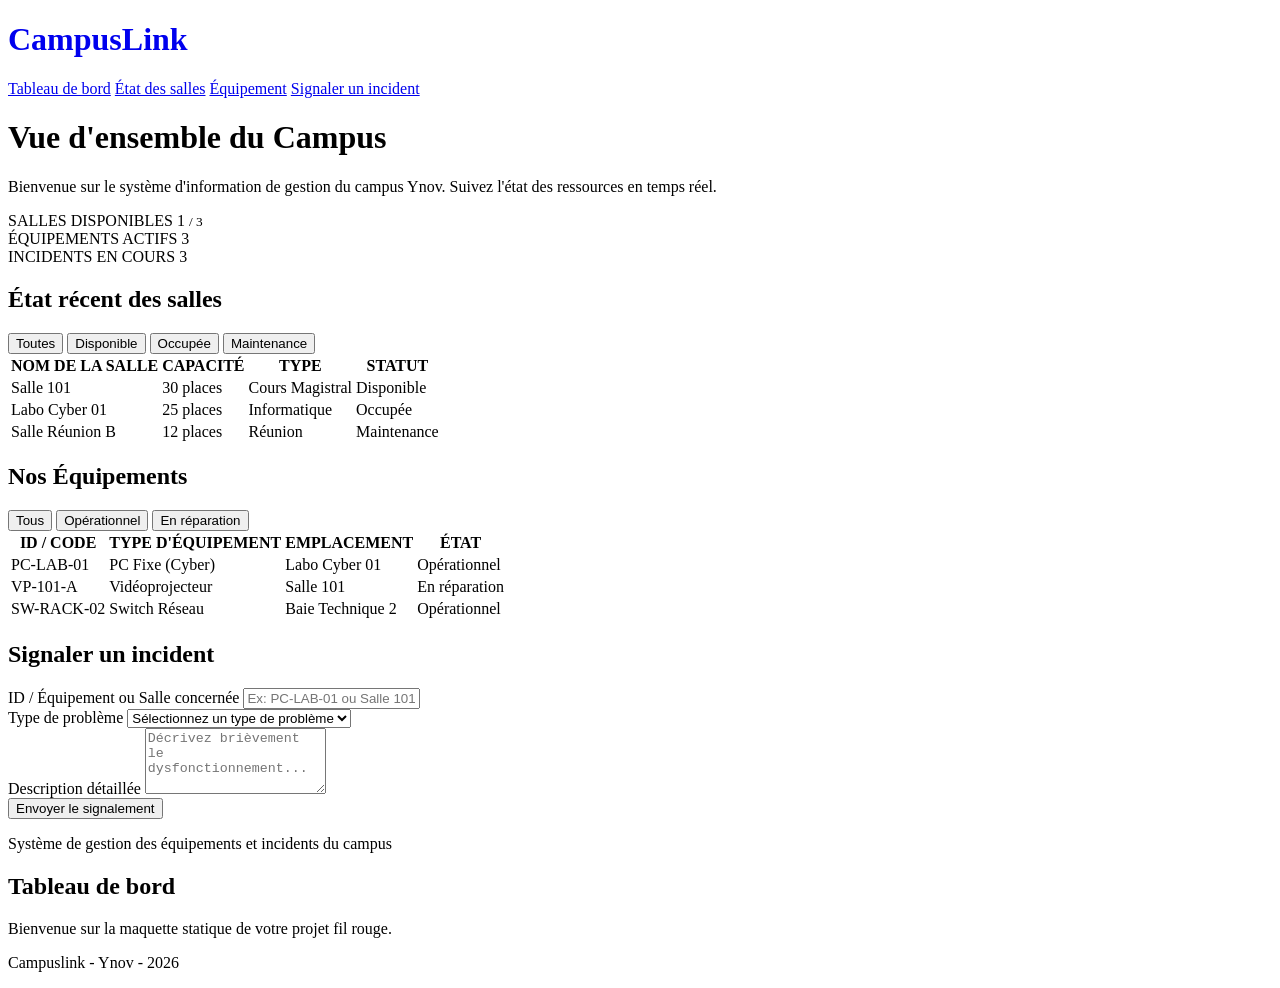
==== index.html @ 12b1c337 "Add files via upload" ====
<!DOCTYPE html>
<html lang="fr">
<head>
    <meta charset="UTF-8">
    <meta name="viewport" content="width=device-width, initial-scale=1.0">
    <title>CampusLink - Tableau de bord</title>
    <link rel="stylesheet" href="css/style.css">
</head>

<body>

    <header class="header">
        <a href="#" onclick="window.location.reload(); return false;" class="logo" style="text-decoration: none; cursor: pointer;">
            <h1>Campus<span>Link</span></h1>
        </a>
        
        <nav class="main-nav" aria-label="Navigation principale">
            <a href="#tableau-de-bord" class="active">Tableau de bord</a>
            <a href="#salles">État des salles</a>
            <a href="#equipements">Équipement</a>
            <a href="#incidents" class="btn-incident">Signaler un incident</a>
        </nav>
    </header>


    <main>
        <!-- Section Vue d'ensemble / Statistiques -->
        <div class="entaite" id="tableau-de-bord">
            <h1>Vue d'ensemble du Campus</h1>
            <p>Bienvenue sur le système d'information de gestion du campus Ynov. Suivez l'état des ressources en temps réel.</p>
        </div>


        <div class="stats-container">
            <!-- Carte 1 : Salles disponibles -->
            <div class="stat-card">
                <div class="stat-info">
                    <span class="stat-title">SALLES DISPONIBLES</span>
                    <span class="stat-value">1 <small>/ 3</small></span>
                </div>
            </div>

            <!-- Carte 2 : Équipements actifs -->
            <div class="stat-card">
                <div class="stat-info">
                    <span class="stat-title">ÉQUIPEMENTS ACTIFS</span>
                    <span class="stat-value">3</span>
                </div>
            </div>

            <!-- Carte 3 : Incidents en cours -->
            <div class="stat-card">
                <div class="stat-info">
                    <span class="stat-title">INCIDENTS EN COURS</span>
                    <span class="stat-value text-red">3</span>
                </div>
            </div>
        </div>

        <!-- Section État des salles -->
        <section class="rooms-section" id="salles">
            <div class="table-card-wrapper">
                <div class="table-header-container">
                    <h2>État récent des salles</h2>
                    
                    <!-- Filtres Salles -->
                    <div class="filter-buttons" data-target="rooms-table">
                        <button class="filter-btn active" data-filter="all">Toutes</button>
                        <button class="filter-btn" data-filter="disponible">Disponible</button>
                        <button class="filter-btn" data-filter="occupee">Occupée</button>
                        <button class="filter-btn" data-filter="maintenance">Maintenance</button>
                    </div>
                </div>

                <div class="table-container">
                    <table class="custom-table" id="rooms-table">
                        <thead>
                            <tr>
                                <th>NOM DE LA SALLE</th>
                                <th>CAPACITÉ</th>
                                <th>TYPE</th>
                                <th>STATUT</th>
                            </tr>
                        </thead>
                        <tbody>
                            <tr data-status="disponible">
                                <td class="room-name">Salle 101</td>
                                <td>30 places</td>
                                <td>Cours Magistral</td>
                                <td><span class="badge disponible">Disponible</span></td>
                            </tr>
                            <tr data-status="occupee">
                                <td class="room-name">Labo Cyber 01</td>
                                <td>25 places</td>
                                <td>Informatique</td>
                                <td><span class="badge occupee">Occupée</span></td>
                            </tr>
                            <tr data-status="maintenance">
                                <td class="room-name">Salle Réunion B</td>
                                <td>12 places</td>
                                <td>Réunion</td>
                                <td><span class="badge maintenance">Maintenance</span></td>
                            </tr>
                        </tbody>
                    </table>
                </div>
            </div>
        </section>

        <!-- Section Équipements -->
        <section class="equipment-section" id="equipements">
            <div class="table-card-wrapper">
                <div class="table-header-container">
                    <h2>Nos Équipements</h2>
                    
                    <!-- Filtres Équipements -->
                    <div class="filter-buttons" data-target="equipment-table">
                        <button class="filter-btn active" data-filter="all">Tous</button>
                        <button class="filter-btn" data-filter="operationnel">Opérationnel</button>
                        <button class="filter-btn" data-filter="reparation">En réparation</button>
                    </div>
                </div>

                <div class="table-container">
                    <table class="custom-table" id="equipment-table">
                        <thead>
                            <tr>
                                <th>ID / CODE</th>
                                <th>TYPE D'ÉQUIPEMENT</th>
                                <th>EMPLACEMENT</th>
                                <th>ÉTAT</th>
                            </tr>
                        </thead>
                        <tbody>
                            <tr data-status="operationnel">
                                <td class="equipment-name">PC-LAB-01</td>
                                <td>PC Fixe (Cyber)</td>
                                <td>Labo Cyber 01</td>
                                <td><span class="badge operationnel">Opérationnel</span></td>
                            </tr>
                            <tr data-status="reparation">
                                <td class="equipment-name">VP-101-A</td>
                                <td>Vidéoprojecteur</td>
                                <td>Salle 101</td>
                                <td><span class="badge reparation">En réparation</span></td>
                            </tr>
                            <tr data-status="operationnel">
                                <td class="equipment-name">SW-RACK-02</td>
                                <td>Switch Réseau</td>
                                <td>Baie Technique 2</td>
                                <td><span class="badge operationnel">Opérationnel</span></td>
                            </tr>
                        </tbody>
                    </table>
                </div>
            </div>
        </section>

        <!-- Section Signalement d'incident -->
        <section class="incident-section" id="incidents">
            <div class="table-card-wrapper">
                <div class="table-header-container">
                    <h2>Signaler un incident</h2>
                </div>

                <form class="incident-form">
                    <div class="form-group">
                        <label for="equipment-id">ID / Équipement ou Salle concernée</label>
                        <input type="text" id="equipment-id" placeholder="Ex: PC-LAB-01 ou Salle 101" required>
                    </div>

                    <div class="form-group">
                        <label for="incident-type">Type de problème</label>
                        <select id="incident-type" required>
                            <option value="" disabled selected>Sélectionnez un type de problème</option>
                            <option value="hardware">Matériel cassé / Défectueux</option>
                            <option value="network">Problème réseau / Connexion</option>
                            <option value="software">Problème logiciel</option>
                            <option value="other">Autre</option>
                        </select>
                    </div>

                    <div class="form-group">
                        <label for="incident-desc">Description détaillée</label>
                        <textarea id="incident-desc" rows="4" placeholder="Décrivez brièvement le dysfonctionnement..." required></textarea>
                    </div>

                    <button type="submit" class="btn-submit">Envoyer le signalement</button>
                </form>
            </div>
        </section>

        <div class="contenu">
            <p>Système de gestion des équipements et incidents du campus</p>
            <h2>Tableau de bord</h2>
            <p>Bienvenue sur la maquette statique de votre projet fil rouge.</p>
        </div>
    </main>

    <footer class="site-footer">
        <p>Campuslink - Ynov - 2026</p>
    </footer>

    <!-- Script JavaScript pour les filtres -->
    <script>
        document.querySelectorAll('.filter-buttons').forEach(container => {
            const targetTableId = container.getAttribute('data-target');
            const table = document.getElementById(targetTableId);
            const buttons = container.querySelectorAll('.filter-btn');
            const rows = table.querySelectorAll('tbody tr');

            buttons.forEach(button => {
                button.addEventListener('click', () => {
                    buttons.forEach(btn => btn.classList.remove('active'));
                    button.classList.add('active');

                    const filter = button.getAttribute('data-filter');

                    rows.forEach(row => {
                        const status = row.getAttribute('data-status');
                        if (filter === 'all' || status === filter) {
                            row.style.display = '';
                        } else {
                            row.style.display = 'none';
                        }
                    });
                });
            });
        });
    </script>
</body>
</html>
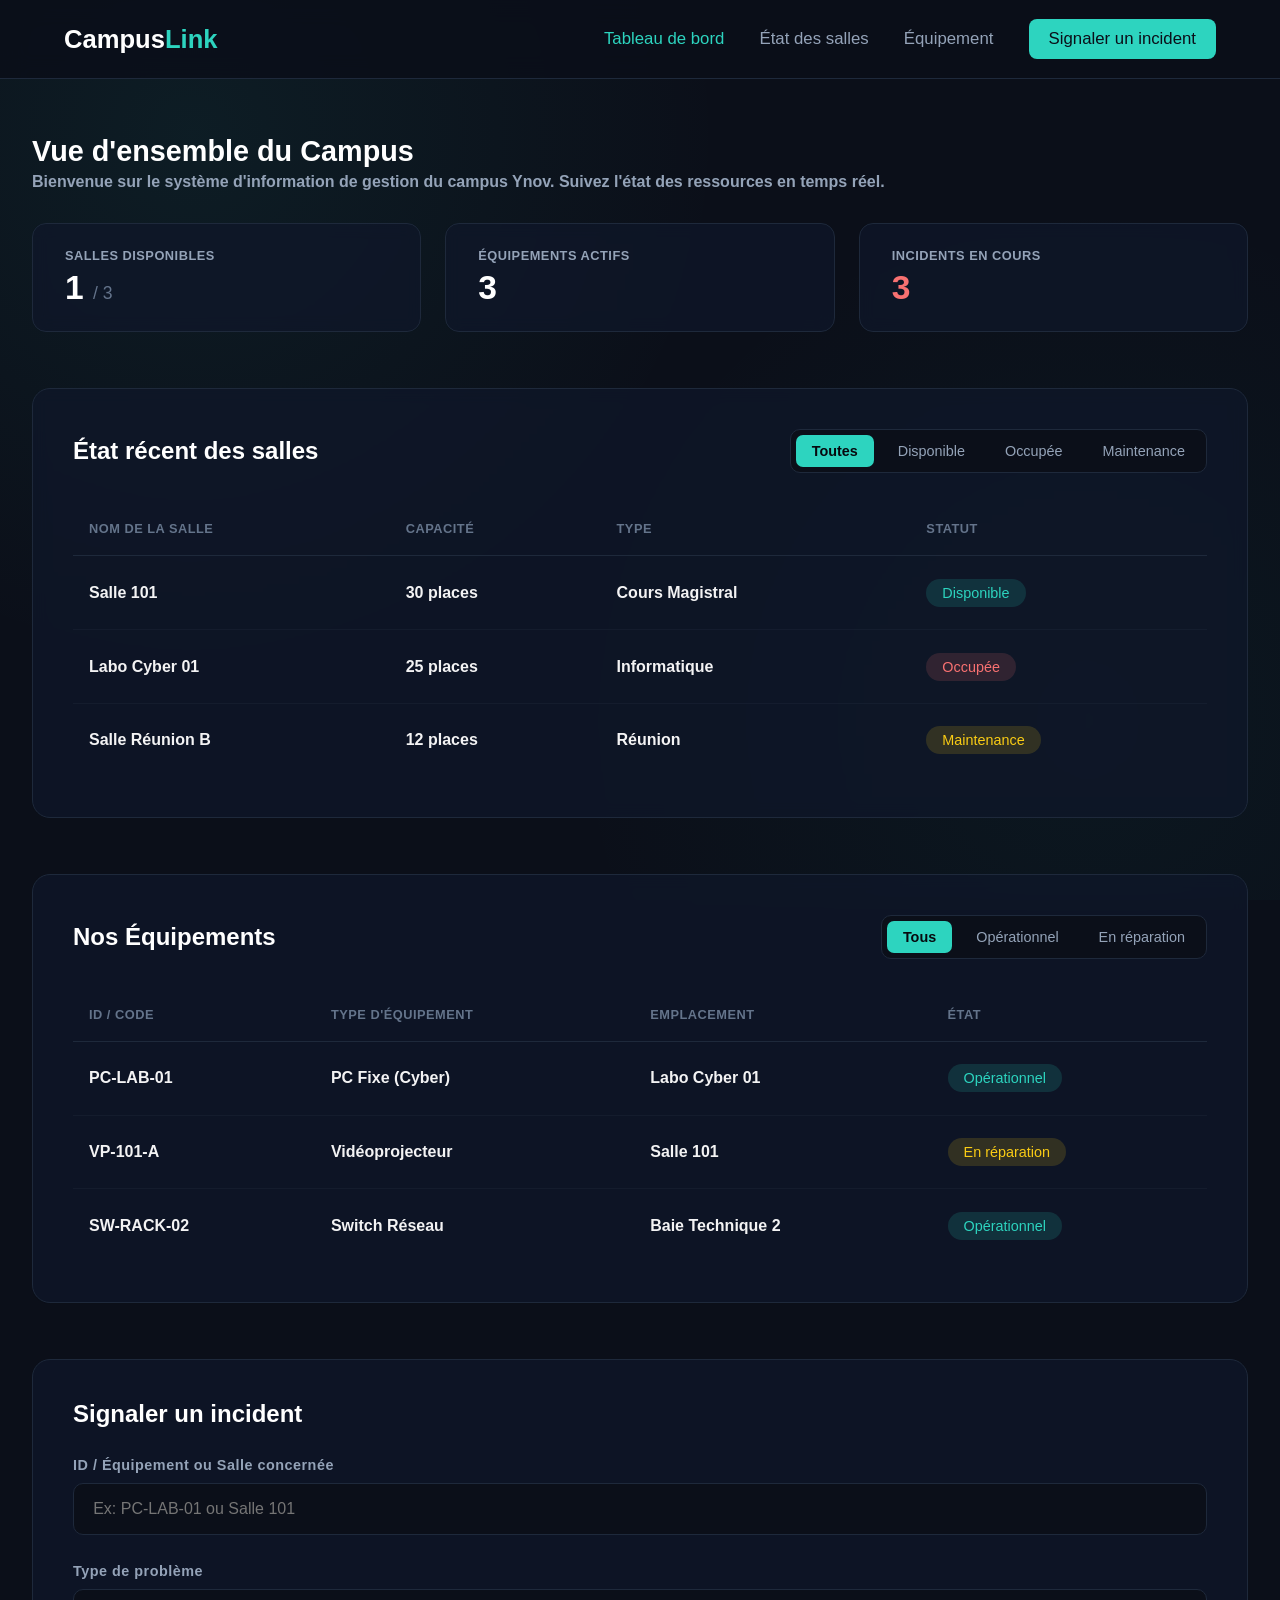
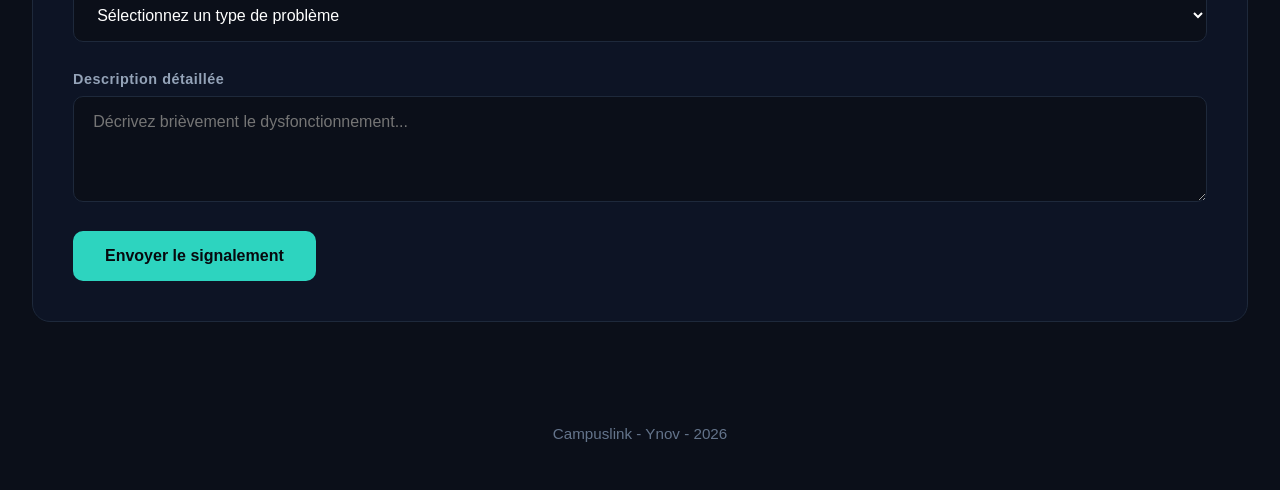
==== commit bfe9ae55: "fait" ====
--- a/index.html
+++ b/index.html
@@ -189,12 +189,6 @@
                 </form>
             </div>
         </section>
-
-        <div class="contenu">
-            <p>Système de gestion des équipements et incidents du campus</p>
-            <h2>Tableau de bord</h2>
-            <p>Bienvenue sur la maquette statique de votre projet fil rouge.</p>
-        </div>
     </main>
 
     <footer class="site-footer">
--- a/css/style.css
+++ b/css/style.css
@@ -0,0 +1,475 @@
+
+
+/* Style global (Fond sombre avec lueur thématique turquoise) */
+body {
+    margin: 0px;
+    font-family: 'Segoe UI', Tahoma, Geneva, Verdana, sans-serif;
+    background-color: #0b0f19;
+    color: #ffffff;
+    padding-top: 95px; /* Compense la hauteur de la barre fixe sur PC */
+    
+    background-image: 
+        radial-gradient(circle at 15% 15%, rgba(45, 212, 191, 0.07) 0%, transparent 40%),
+        radial-gradient(circle at 85% 80%, rgba(20, 184, 166, 0.05) 0%, transparent 40%);
+    background-attachment: fixed;
+}
+
+/* En-tête / Barre de navigation fixe (plus large) */
+.header {
+    position: fixed;
+    top: 0;
+    left: 0;
+    width: 100%;
+    z-index: 1000;
+    display: flex;
+    justify-content: space-between;
+    align-items: center;
+    padding: 1.2rem 4rem;
+    background-color: rgba(11, 15, 25, 0.85);
+    backdrop-filter: blur(12px);
+    border-bottom: 1px solid #1e293b;
+    box-sizing: border-box;
+}
+
+/* Logo */
+.logo h1 {
+    margin: 0;
+    font-size: 1.6rem; 
+    color: #ffffff; 
+}
+
+.logo span {
+    color: #2dd4bf;
+}
+
+/* Zone des liens de navigation */
+.main-nav {
+    display: flex;
+    align-items: center;
+    gap: 2.2rem; 
+}
+
+/* Style de base des liens de navigation */
+.main-nav a {
+    text-decoration: none;
+    color: #94a3b8;
+    font-size: 1.05rem;
+    font-weight: 500;
+    transition: color 0.2s ease;
+}
+
+.main-nav a:hover,
+.main-nav a.active {
+    color: #2dd4bf;
+}
+
+/* Le bouton "Signaler un incident" */
+.btn-incident {
+    background-color: #2dd4bf;
+    color: #0b0f19 !important;      
+    padding: 10px 20px;             
+    border-radius: 8px;             
+    font-weight: bold;              
+    transition: background-color 0.2s ease;
+}
+
+.btn-incident:hover {
+    background-color: #14b8a6;
+}
+
+/* Sélecteur de langue élégant avec icône */
+.language-selector {
+    display: flex;
+    align-items: center;
+    gap: 6px;
+    background-color: rgba(15, 23, 42, 0.9);
+    border: 1px solid #1e293b;
+    padding: 6px 10px;
+    border-radius: 10px;
+    transition: border-color 0.2s ease;
+}
+
+.language-selector:hover {
+    border-color: #2dd4bf;
+}
+
+.lang-icon {
+    font-size: 1rem;
+}
+
+.language-selector select {
+    background-color: transparent;
+    color: #2dd4bf;
+    border: none;
+    font-size: 0.95rem;
+    font-weight: 600;
+    cursor: pointer;
+    outline: none;
+    font-family: inherit;
+}
+
+.language-selector select option {
+    background-color: #0b0f19;
+    color: #ffffff;
+}
+
+.entaite {
+    margin: 0;
+    margin-top: 2.5rem;
+    max-width: 1400px;
+    margin-left: auto;
+    margin-right: auto;
+    padding: 0 2rem;
+}
+
+.entaite h1 {
+    font-size: 1.8rem;
+    margin-bottom: 0.3rem; 
+}
+
+.entaite p {
+    margin-top: 0rem;      
+    font-size: 1rem;
+    color: #94a3b8;
+    font-weight: bold;
+}
+
+/* Cartes en haut de page */
+.stats-container {
+    display: flex;
+    gap: 1.5rem;       
+    margin-top: 2rem;
+    padding: 0 2rem; 
+    max-width: 1400px;
+    margin-left: auto;
+    margin-right: auto;
+}
+
+.stat-card {
+    background-color: rgba(15, 23, 42, 0.75); 
+    backdrop-filter: blur(8px);
+    border: 1px solid #1e293b;      
+    border-radius: 14px;            
+    padding: 1.5rem 2rem;        
+    flex: 1;                        
+}
+
+.stat-info {
+    display: flex;
+    flex-direction: column;
+    gap: 0.4rem;
+}
+
+.stat-title {
+    font-size: 0.8rem;
+    font-weight: 600;
+    color: #94a3b8;
+    letter-spacing: 0.5px;
+}
+
+.stat-value {
+    font-size: 2.1rem;
+    font-weight: bold;
+    color: #ffffff;
+}
+
+.stat-value small {
+    font-size: 1.1rem;
+    color: #64748b;
+    font-weight: normal;
+}
+
+.text-red {
+    color: #f87171 !important;
+}
+
+/* Sections de tableaux */
+.rooms-section,
+.equipment-section,
+.incident-section {
+    max-width: 1400px;
+    margin: 3.5rem auto;
+    padding: 0 2rem;
+}
+
+.table-card-wrapper {
+    background-color: rgba(15, 23, 42, 0.75); 
+    backdrop-filter: blur(8px);
+    border: 1px solid #1e293b;      
+    border-radius: 18px;            
+    padding: 2.5rem;                  
+}
+
+.table-header-container {
+    display: flex;
+    justify-content: space-between;
+    align-items: center;
+    margin-bottom: 1.8rem;
+    flex-wrap: wrap;
+    gap: 1rem;
+}
+
+.table-header-container h2 {
+    color: #ffffff;
+    font-size: 1.5rem;
+    margin: 0;
+}
+
+/* Boutons de filtre */
+.filter-buttons {
+    display: flex;
+    gap: 0.5rem;
+    background-color: #0b0f19;
+    padding: 5px;
+    border-radius: 10px;
+    border: 1px solid #1e293b;
+    flex-wrap: wrap;
+}
+
+.filter-btn {
+    background: transparent;
+    border: none;
+    color: #94a3b8;
+    padding: 8px 16px;
+    font-size: 0.9rem;
+    font-weight: 500;
+    border-radius: 7px;
+    cursor: pointer;
+    transition: all 0.2s ease;
+}
+
+.filter-btn:hover {
+    color: #ffffff;
+}
+
+.filter-btn.active {
+    background-color: #2dd4bf; 
+    color: #07090e;
+    font-weight: 600;
+}
+
+/* Tables avec défilement tactile horizontal sur mobile */
+.table-container {
+    overflow-x: auto;
+    -webkit-overflow-scrolling: touch;
+}
+
+.custom-table {
+    width: 100%;
+    border-collapse: collapse;
+    text-align: left;
+    min-width: 500px; /* Force un minimum pour éviter d'écraser le texte sur mobile */
+}
+
+.custom-table th {
+    color: #64748b;
+    font-size: 0.8rem;
+    font-weight: 600;
+    letter-spacing: 0.5px;
+    padding: 1.2rem 1rem;
+    border-bottom: 1px solid #1e293b;
+}
+
+.custom-table td {
+    padding: 1.4rem 1rem;
+    color: #f3f3f4;
+    font-size: 1rem;
+    border-bottom: 1px solid rgba(30, 41, 59, 0.4);
+    font-weight: bold;
+}
+
+.custom-table tr:last-child td {
+    border-bottom: none;
+}
+
+.room-name, .equipment-name {
+    color: #ffffff;
+    font-weight: 600;
+}
+
+/* Badges de statut */
+.badge {
+    display: inline-block;
+    padding: 6px 16px;
+    border-radius: 20px;
+    font-size: 0.9rem;
+    font-weight: 500;
+}
+
+.badge.disponible, .badge.operationnel {
+    background-color: rgba(45, 212, 191, 0.15);
+    color: #2dd4bf;
+}
+
+.badge.occupee {
+    background-color: rgba(248, 113, 113, 0.15);
+    color: #f87171;
+}
+
+.badge.maintenance, .badge.reparation {
+    background-color: rgba(250, 204, 21, 0.15);
+    color: #facc15;
+}
+
+/* Formulaire d'incident */
+.incident-form {
+    display: flex;
+    flex-direction: column;
+    gap: 1.8rem;
+    margin-top: 1.2rem;
+}
+
+.form-group {
+    display: flex;
+    flex-direction: column;
+    gap: 0.6rem;
+}
+
+.form-group label {
+    color: #94a3b8;
+    font-size: 0.9rem;
+    font-weight: 600;
+    letter-spacing: 0.5px;
+}
+
+.form-group input,
+.form-group select,
+.form-group textarea {
+    background-color: #0b0f19;
+    border: 1px solid #1e293b;
+    border-radius: 10px;
+    padding: 1rem 1.2rem;
+    color: #ffffff;
+    font-size: 1rem;
+    font-family: inherit;
+    outline: none;
+    transition: border-color 0.2s ease;
+    width: 100%;
+    box-sizing: border-box;
+}
+
+.form-group input:focus,
+.form-group select:focus,
+.form-group textarea:focus {
+    border-color: #2dd4bf; 
+}
+
+.form-group select {
+    cursor: pointer;
+}
+
+.btn-submit {
+    background-color: #2dd4bf;
+    color: #07090e;
+    border: none;
+    border-radius: 10px;
+    padding: 1rem 2rem;
+    font-size: 1rem;
+    font-weight: 600;
+    cursor: pointer;
+    transition: background-color 0.2s ease, transform 0.1s ease;
+    align-self: flex-start; 
+}
+
+.btn-submit:hover {
+    background-color: #14b8a6;
+    transform: translateY(-1px);
+}
+
+.site-footer {
+    padding: 2rem 4rem;
+    text-align: center;
+    color: #64748b;
+    font-size: 0.95rem;
+}
+
+/* Élément flottant en bas à droite */
+.floating-status {
+    position: fixed;
+    bottom: 20px;
+    right: 25px;
+    background-color: rgba(15, 23, 42, 0.85);
+    backdrop-filter: blur(10px);
+    border: 1px solid #1e293b;
+    color: #94a3b8;
+    padding: 10px 16px;
+    border-radius: 30px;
+    font-size: 0.85rem;
+    font-weight: 600;
+    display: flex;
+    align-items: center;
+    gap: 8px;
+    z-index: 999;
+    box-shadow: 0 4px 12px rgba(0, 0, 0, 0.3);
+}
+
+.status-dot {
+    width: 8px;
+    height: 8px;
+    background-color: #2dd4bf;
+    border-radius: 50%;
+    box-shadow: 0 0 8px #2dd4bf;
+}
+
+
+/* ========================================================== */
+/* RESPONSIVE DESIGN (Tablettes & Téléphones / iOS, Android, Linux) */
+/* ========================================================== */
+
+@media screen and (max-width: 1024px) {
+    .header {
+        padding: 1rem 2rem;
+    }
+    
+    .stats-container {
+        flex-direction: column;
+    }
+}
+
+@media screen and (max-width: 768px) {
+    body {
+        padding-top: 140px; /* Laisse de la place si le header passe sur deux lignes */
+    }
+
+    .header {
+        flex-direction: column;
+        gap: 1rem;
+        padding: 1rem;
+    }
+
+    .main-nav {
+        gap: 1rem;
+        flex-wrap: wrap;
+        justify-content: center;
+    }
+
+    .main-nav a {
+        font-size: 0.9rem;
+    }
+
+    .entaite, .stats-container, .rooms-section, .equipment-section, .incident-section {
+        padding: 0 1rem;
+    }
+
+    .table-card-wrapper {
+        padding: 1.2rem;
+    }
+
+    .table-header-container {
+        flex-direction: column;
+        align-items: flex-start;
+    }
+
+    .btn-submit {
+        width: 100%;
+        text-align: center;
+    }
+
+    /* Le badge en bas à droite devient un peu plus compact sur mobile */
+    .floating-status {
+        bottom: 10px;
+        right: 15px;
+        font-size: 0.75rem;
+        padding: 8px 12px;
+    }
+}
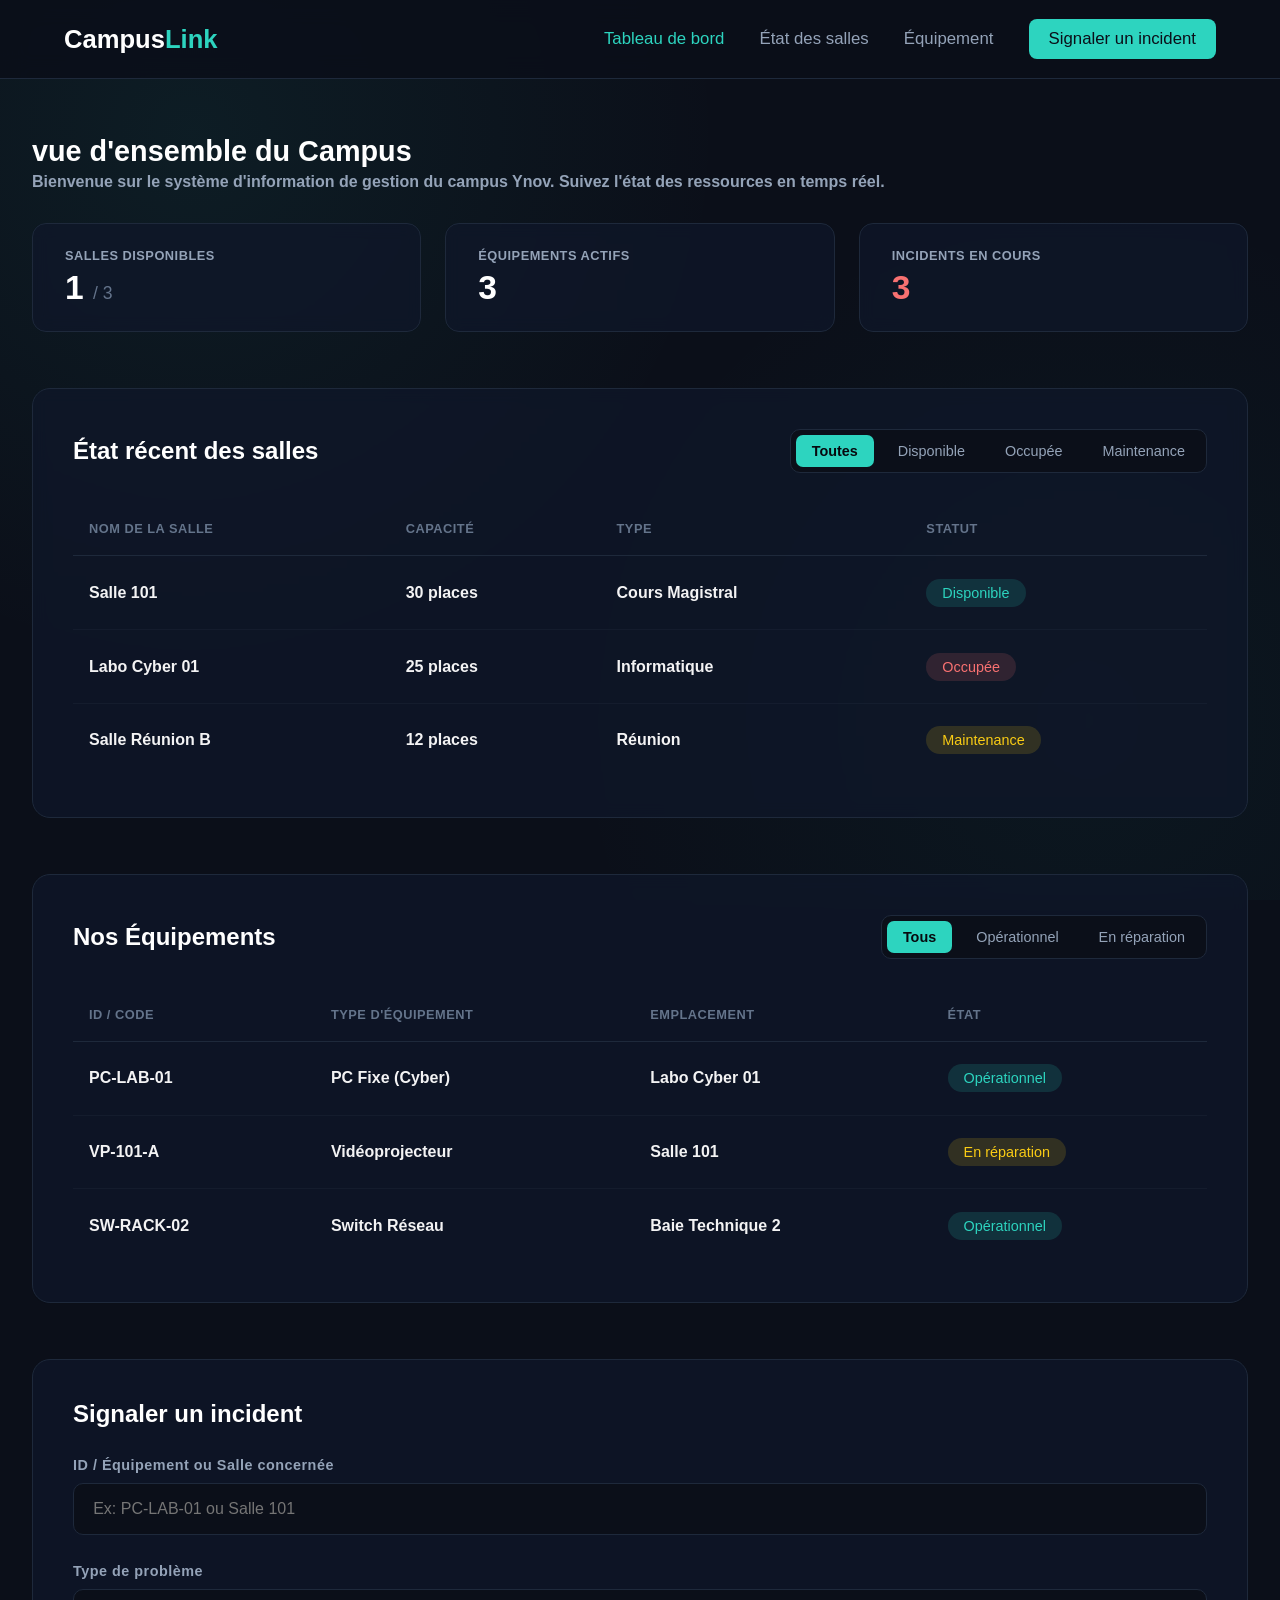
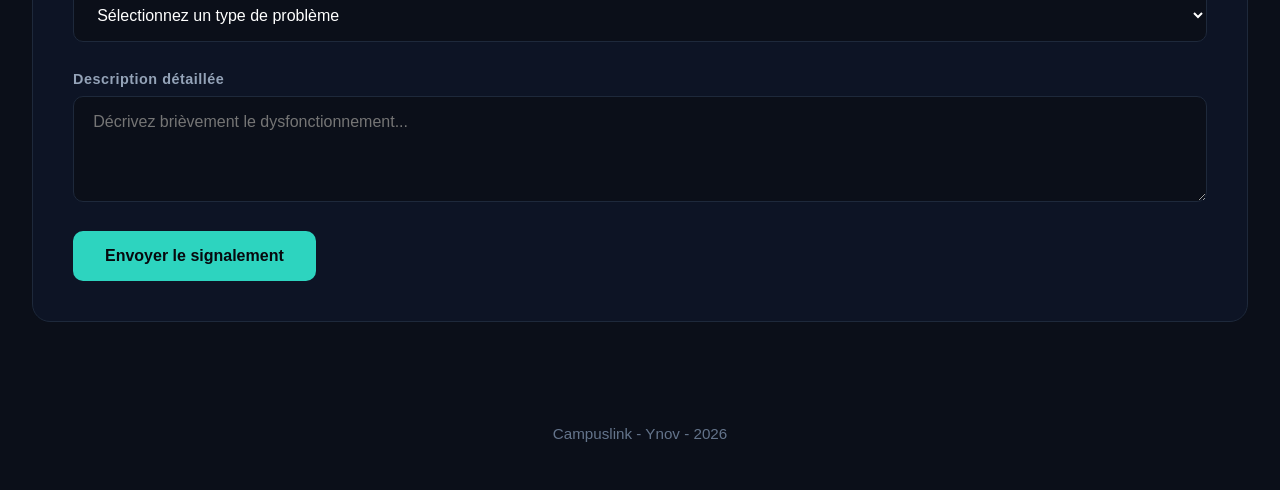
==== commit accea09d: "dvbns" ====
--- a/index.html
+++ b/index.html
@@ -26,7 +26,7 @@
     <main>
         <!-- Section Vue d'ensemble / Statistiques -->
         <div class="entaite" id="tableau-de-bord">
-            <h1>Vue d'ensemble du Campus</h1>
+            <h1>vue d'ensemble du Campus</h1>
             <p>Bienvenue sur le système d'information de gestion du campus Ynov. Suivez l'état des ressources en temps réel.</p>
         </div>
 
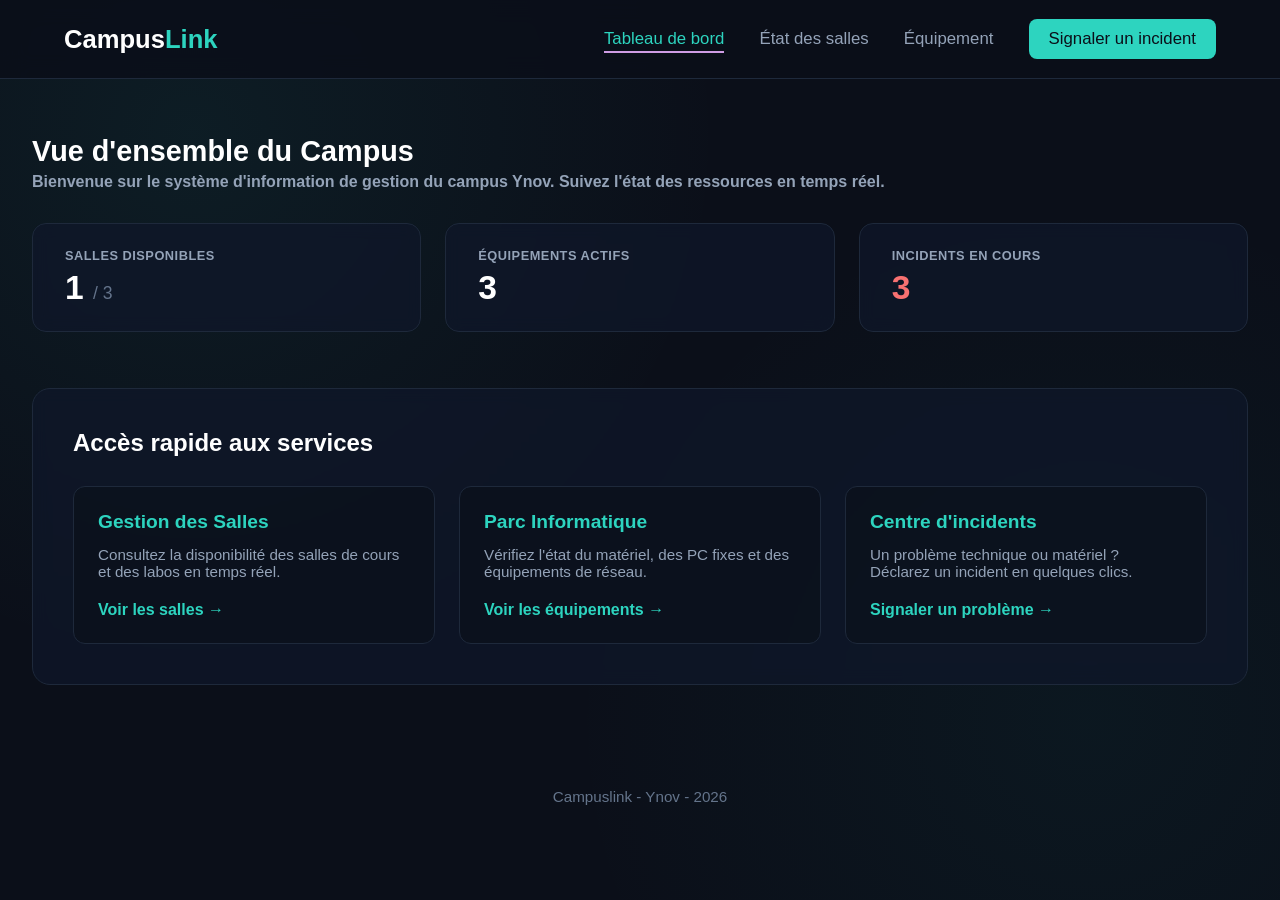
==== commit 21a025d4: "hdjs" ====
--- a/index.html
+++ b/index.html
@@ -10,29 +10,27 @@
 <body>
 
     <header class="header">
-        <a href="#" onclick="window.location.reload(); return false;" class="logo" style="text-decoration: none; cursor: pointer;">
+        <a href="index.html" class="logo" style="text-decoration: none; cursor: pointer;">
             <h1>Campus<span>Link</span></h1>
         </a>
         
         <nav class="main-nav" aria-label="Navigation principale">
-            <a href="#tableau-de-bord" class="active">Tableau de bord</a>
-            <a href="#salles">État des salles</a>
-            <a href="#equipements">Équipement</a>
-            <a href="#incidents" class="btn-incident">Signaler un incident</a>
+            <a href="index.html" class="active">Tableau de bord</a>
+            <a href="salles.html">État des salles</a>
+            <a href="equipements.html">Équipement</a>
+            <a href="incidents.html" class="btn-incident">Signaler un incident</a>
         </nav>
     </header>
 
-
     <main>
-        <!-- Section Vue d'ensemble / Statistiques -->
+        <!-- Section Vue d'ensemble -->
         <div class="entaite" id="tableau-de-bord">
-            <h1>vue d'ensemble du Campus</h1>
+            <h1>Vue d'ensemble du Campus</h1>
             <p>Bienvenue sur le système d'information de gestion du campus Ynov. Suivez l'état des ressources en temps réel.</p>
         </div>
 
-
+        <!-- Statistiques principales -->
         <div class="stats-container">
-            <!-- Carte 1 : Salles disponibles -->
             <div class="stat-card">
                 <div class="stat-info">
                     <span class="stat-title">SALLES DISPONIBLES</span>
@@ -40,7 +38,6 @@
                 </div>
             </div>
 
-            <!-- Carte 2 : Équipements actifs -->
             <div class="stat-card">
                 <div class="stat-info">
                     <span class="stat-title">ÉQUIPEMENTS ACTIFS</span>
@@ -48,7 +45,6 @@
                 </div>
             </div>
 
-            <!-- Carte 3 : Incidents en cours -->
             <div class="stat-card">
                 <div class="stat-info">
                     <span class="stat-title">INCIDENTS EN COURS</span>
@@ -57,136 +53,36 @@
             </div>
         </div>
 
-        <!-- Section État des salles -->
-        <section class="rooms-section" id="salles">
+        <!-- Section d'accès rapide aux modules -->
+        <section class="rooms-section">
             <div class="table-card-wrapper">
                 <div class="table-header-container">
-                    <h2>État récent des salles</h2>
+                    <h2>Accès rapide aux services</h2>
+                </div>
+                <div style="display: grid; grid-template-columns: repeat(auto-fit, minmax(250px, 1fr)); gap: 1.5rem; margin-top: 1rem;">
                     
-                    <!-- Filtres Salles -->
-                    <div class="filter-buttons" data-target="rooms-table">
-                        <button class="filter-btn active" data-filter="all">Toutes</button>
-                        <button class="filter-btn" data-filter="disponible">Disponible</button>
-                        <button class="filter-btn" data-filter="occupee">Occupée</button>
-                        <button class="filter-btn" data-filter="maintenance">Maintenance</button>
-                    </div>
-                </div>
-
-                <div class="table-container">
-                    <table class="custom-table" id="rooms-table">
-                        <thead>
-                            <tr>
-                                <th>NOM DE LA SALLE</th>
-                                <th>CAPACITÉ</th>
-                                <th>TYPE</th>
-                                <th>STATUT</th>
-                            </tr>
-                        </thead>
-                        <tbody>
-                            <tr data-status="disponible">
-                                <td class="room-name">Salle 101</td>
-                                <td>30 places</td>
-                                <td>Cours Magistral</td>
-                                <td><span class="badge disponible">Disponible</span></td>
-                            </tr>
-                            <tr data-status="occupee">
-                                <td class="room-name">Labo Cyber 01</td>
-                                <td>25 places</td>
-                                <td>Informatique</td>
-                                <td><span class="badge occupee">Occupée</span></td>
-                            </tr>
-                            <tr data-status="maintenance">
-                                <td class="room-name">Salle Réunion B</td>
-                                <td>12 places</td>
-                                <td>Réunion</td>
-                                <td><span class="badge maintenance">Maintenance</span></td>
-                            </tr>
-                        </tbody>
-                    </table>
-                </div>
-            </div>
-        </section>
-
-        <!-- Section Équipements -->
-        <section class="equipment-section" id="equipements">
-            <div class="table-card-wrapper">
-                <div class="table-header-container">
-                    <h2>Nos Équipements</h2>
-                    
-                    <!-- Filtres Équipements -->
-                    <div class="filter-buttons" data-target="equipment-table">
-                        <button class="filter-btn active" data-filter="all">Tous</button>
-                        <button class="filter-btn" data-filter="operationnel">Opérationnel</button>
-                        <button class="filter-btn" data-filter="reparation">En réparation</button>
-                    </div>
-                </div>
-
-                <div class="table-container">
-                    <table class="custom-table" id="equipment-table">
-                        <thead>
-                            <tr>
-                                <th>ID / CODE</th>
-                                <th>TYPE D'ÉQUIPEMENT</th>
-                                <th>EMPLACEMENT</th>
-                                <th>ÉTAT</th>
-                            </tr>
-                        </thead>
-                        <tbody>
-                            <tr data-status="operationnel">
-                                <td class="equipment-name">PC-LAB-01</td>
-                                <td>PC Fixe (Cyber)</td>
-                                <td>Labo Cyber 01</td>
-                                <td><span class="badge operationnel">Opérationnel</span></td>
-                            </tr>
-                            <tr data-status="reparation">
-                                <td class="equipment-name">VP-101-A</td>
-                                <td>Vidéoprojecteur</td>
-                                <td>Salle 101</td>
-                                <td><span class="badge reparation">En réparation</span></td>
-                            </tr>
-                            <tr data-status="operationnel">
-                                <td class="equipment-name">SW-RACK-02</td>
-                                <td>Switch Réseau</td>
-                                <td>Baie Technique 2</td>
-                                <td><span class="badge operationnel">Opérationnel</span></td>
-                            </tr>
-                        </tbody>
-                    </table>
-                </div>
-            </div>
-        </section>
-
-        <!-- Section Signalement d'incident -->
-        <section class="incident-section" id="incidents">
-            <div class="table-card-wrapper">
-                <div class="table-header-container">
-                    <h2>Signaler un incident</h2>
-                </div>
-
-                <form class="incident-form">
-                    <div class="form-group">
-                        <label for="equipment-id">ID / Équipement ou Salle concernée</label>
-                        <input type="text" id="equipment-id" placeholder="Ex: PC-LAB-01 ou Salle 101" required>
+                    <!-- Carte Salles -->
+                    <div style="background-color: rgba(11, 15, 25, 0.6); border: 1px solid #1e293b; border-radius: 12px; padding: 1.5rem; display: flex; flex-direction: column; gap: 0.8rem;">
+                        <h3 style="margin: 0; color: #2dd4bf; font-size: 1.2rem;">Gestion des Salles</h3>
+                        <p style="margin: 0; color: #94a3b8; font-size: 0.95rem;">Consultez la disponibilité des salles de cours et des labos en temps réel.</p>
+                        <a href="salles.html" style="color: #2dd4bf; text-decoration: none; font-weight: 600; margin-top: 0.5rem;">Voir les salles &rarr;</a>
                     </div>
 
-                    <div class="form-group">
-                        <label for="incident-type">Type de problème</label>
-                        <select id="incident-type" required>
-                            <option value="" disabled selected>Sélectionnez un type de problème</option>
-                            <option value="hardware">Matériel cassé / Défectueux</option>
-                            <option value="network">Problème réseau / Connexion</option>
-                            <option value="software">Problème logiciel</option>
-                            <option value="other">Autre</option>
-                        </select>
+                    <!-- Carte Équipements -->
+                    <div style="background-color: rgba(11, 15, 25, 0.6); border: 1px solid #1e293b; border-radius: 12px; padding: 1.5rem; display: flex; flex-direction: column; gap: 0.8rem;">
+                        <h3 style="margin: 0; color: #2dd4bf; font-size: 1.2rem;">Parc Informatique</h3>
+                        <p style="margin: 0; color: #94a3b8; font-size: 0.95rem;">Vérifiez l'état du matériel, des PC fixes et des équipements de réseau.</p>
+                        <a href="equipements.html" style="color: #2dd4bf; text-decoration: none; font-weight: 600; margin-top: 0.5rem;">Voir les équipements &rarr;</a>
                     </div>
 
-                    <div class="form-group">
-                        <label for="incident-desc">Description détaillée</label>
-                        <textarea id="incident-desc" rows="4" placeholder="Décrivez brièvement le dysfonctionnement..." required></textarea>
+                    <!-- Carte Incidents -->
+                    <div style="background-color: rgba(11, 15, 25, 0.6); border: 1px solid #1e293b; border-radius: 12px; padding: 1.5rem; display: flex; flex-direction: column; gap: 0.8rem;">
+                        <h3 style="margin: 0; color: #2dd4bf; font-size: 1.2rem;">Centre d'incidents</h3>
+                        <p style="margin: 0; color: #94a3b8; font-size: 0.95rem;">Un problème technique ou matériel ? Déclarez un incident en quelques clics.</p>
+                        <a href="incidents.html" style="color: #2dd4bf; text-decoration: none; font-weight: 600; margin-top: 0.5rem;">Signaler un problème &rarr;</a>
                     </div>
 
-                    <button type="submit" class="btn-submit">Envoyer le signalement</button>
-                </form>
+                </div>
             </div>
         </section>
     </main>
@@ -195,31 +91,10 @@
         <p>Campuslink - Ynov - 2026</p>
     </footer>
 
-    <!-- Script JavaScript pour les filtres -->
     <script>
-        document.querySelectorAll('.filter-buttons').forEach(container => {
-            const targetTableId = container.getAttribute('data-target');
-            const table = document.getElementById(targetTableId);
-            const buttons = container.querySelectorAll('.filter-btn');
-            const rows = table.querySelectorAll('tbody tr');
-
-            buttons.forEach(button => {
-                button.addEventListener('click', () => {
-                    buttons.forEach(btn => btn.classList.remove('active'));
-                    button.classList.add('active');
-
-                    const filter = button.getAttribute('data-filter');
-
-                    rows.forEach(row => {
-                        const status = row.getAttribute('data-status');
-                        if (filter === 'all' || status === filter) {
-                            row.style.display = '';
-                        } else {
-                            row.style.display = 'none';
-                        }
-                    });
-                });
-            });
+        // Remet la page tout en haut lors d'un rechargement ou d'un retour sur l'accueil
+        window.addEventListener('load', () => {
+            window.scrollTo(0, 0);
         });
     </script>
 </body>
--- a/css/style.css
+++ b/css/style.css
@@ -472,4 +472,100 @@
         font-size: 0.75rem;
         padding: 8px 12px;
     }
-}+}
+
+
+/* Effet de survol interactif sur les cartes statistiques */
+.stat-card {
+    transition: transform 0.25s ease, border-color 0.25s ease, box-shadow 0.25s ease;
+}
+
+.stat-card:hover {
+    transform: translateY(-4px);
+    border-color: #cf9ce4;
+    box-shadow: 0 8px 20px rgba(45, 212, 191, 0.1);
+}
+
+/* Effet de survol sur les blocs d'accès rapide de la page d'accueil (si tu les utilises) */
+.rooms-section .table-card-wrapper > div > div {
+    transition: transform 0.25s ease, border-color 0.25s ease;
+}
+
+.rooms-section .table-card-wrapper > div > div:hover {
+    transform: translateY(-3px);
+    border-color: #cf9ce4   ;
+}
+
+/* Effet de survol sur les grands blocs de tableaux et de formulaires */
+.table-card-wrapper {
+    transition: border-color 0.25s ease, box-shadow 0.25s ease;
+}
+
+.table-card-wrapper:hover {
+    border-color: #cf9ce4;
+    box-shadow: 0 10px 30px rgba(0, 0, 0, 0.4);
+}
+
+/* Effet de survol sur les boutons de filtre */
+/* Style des boutons de filtre */
+.filter-btn {
+    background: transparent;
+    border: none;
+    color: #94a3b8;
+    padding: 8px 16px;
+    font-size: 0.9rem;
+    font-weight: 500;
+    border-radius: 7px;
+    cursor: pointer;
+    transition: all 0.2s ease;
+}
+
+.filter-btn:hover {
+    color: #ffffff;
+    background-color: #cf9ce4       ;
+}
+
+/* Bouton filtre actif : fond turquoise et texte sombre bien visible */
+.filter-btn.active {
+    background-color: #2dd4bf !important; 
+    color: #07090e !important;
+    font-weight: 600;
+}   
+
+
+/* Effet de soulignement progressif sur les liens du menu de navigation */
+.main-nav a {
+    position: relative;
+}
+
+.main-nav a::after {
+    content: '';
+    position: absolute;
+    width: 0;
+    height: 2px;
+    bottom: -4px;
+    left: 0;
+    background-color: #cf9ce4;
+    transition: width 0.25s ease;
+}
+
+.main-nav a:hover::after,
+.main-nav a.active::after {
+    width: 100%;
+}
+
+/* Effet de lueur renforcée lorsqu'on clique/écrit dans un champ de formulaire */
+.form-group input:focus,
+.form-group select:focus,
+.form-group textarea:focus {
+    border-color: #cf9ce4;
+    box-shadow: 0 0 10px #cf9ce4;
+}
+
+
+/* Effet lumineux discret sur le logo au survol */
+.logo:hover h1 {
+    text-shadow: 0 0 12px rgba(45, 212, 191, 0.4);
+    transition: text-shadow 0.3s ease;
+}
+
